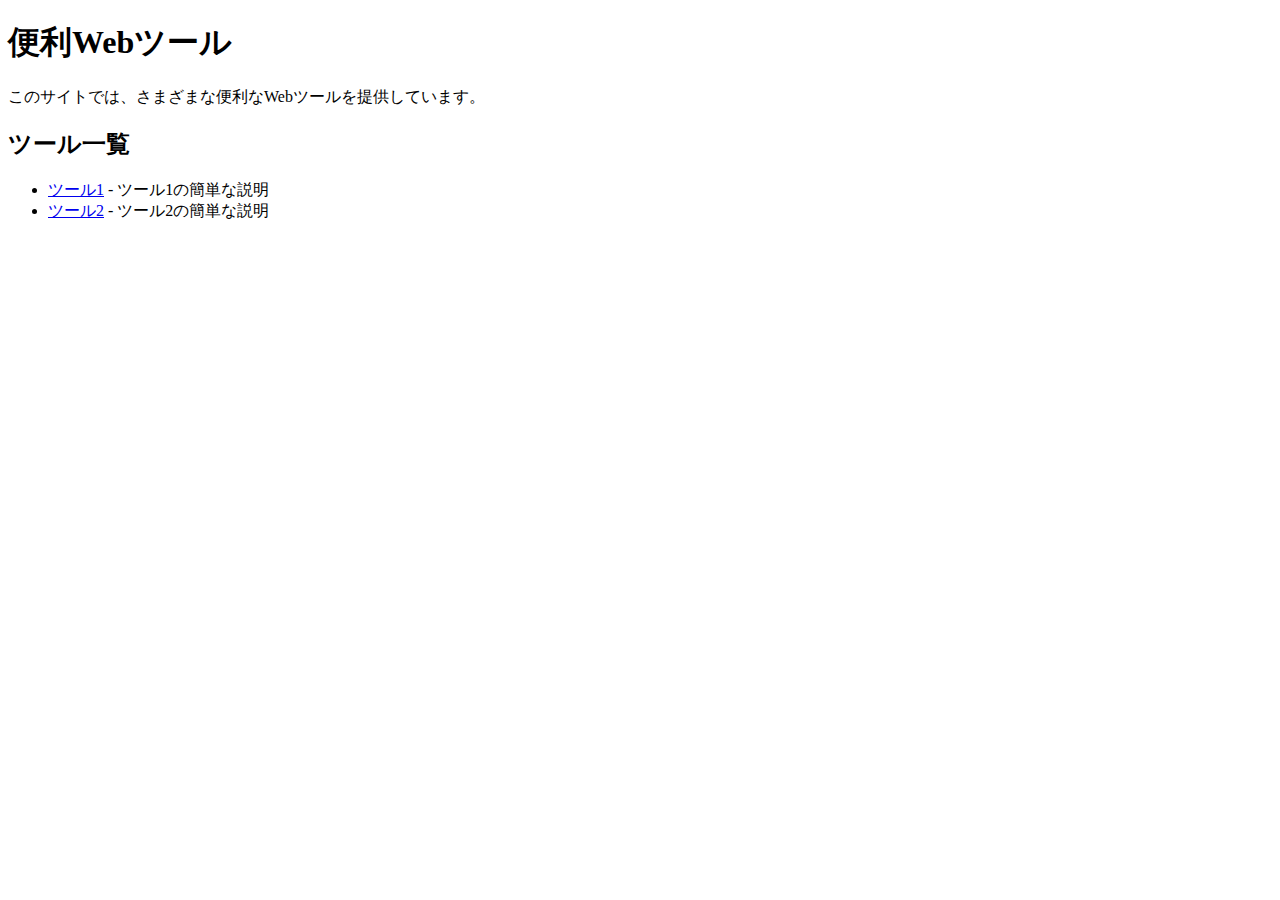
==== index.html @ 3e795806 "Update link to BossMail Tool" ====
<!-- home/index.html -->
<!DOCTYPE html>
<html lang="ja">
<head>
  <meta charset="UTF-8">
  <meta name="viewport" content="width=device-width, initial-scale=1.0">
  <title>便利Webツール</title>
</head>
<body>
  <h1>便利Webツール</h1>
  <p>このサイトでは、さまざまな便利なWebツールを提供しています。</p>
  
  <h2>ツール一覧</h2>
  <ul>
    <li><a href="/home/bossmail/">ツール1</a> - ツール1の簡単な説明</li>
    <li><a href="/home/tool2/">ツール2</a> - ツール2の簡単な説明</li>
    <!-- 他のツールのリンクをここに追加 -->
  </ul>
</body>
</html>
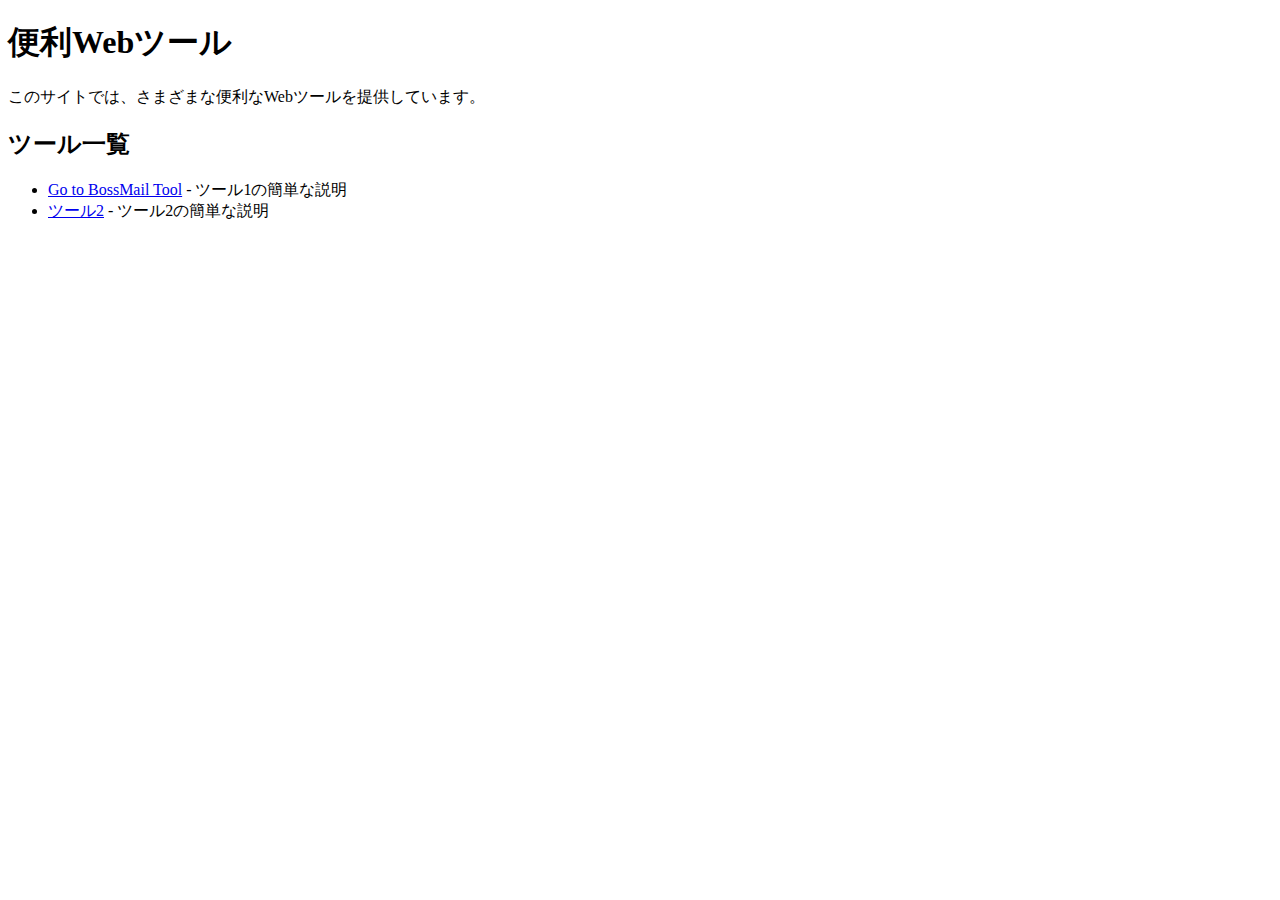
==== commit 16d1d742: "Update link to BossMail Tool" ====
--- a/index.html
+++ b/index.html
@@ -12,7 +12,7 @@
   
   <h2>ツール一覧</h2>
   <ul>
-    <li><a href="/home/bossmail/">ツール1</a> - ツール1の簡単な説明</li>
+    <li><a href="bossmail/">Go to BossMail Tool</a> - ツール1の簡単な説明</li>
     <li><a href="/home/tool2/">ツール2</a> - ツール2の簡単な説明</li>
     <!-- 他のツールのリンクをここに追加 -->
   </ul>
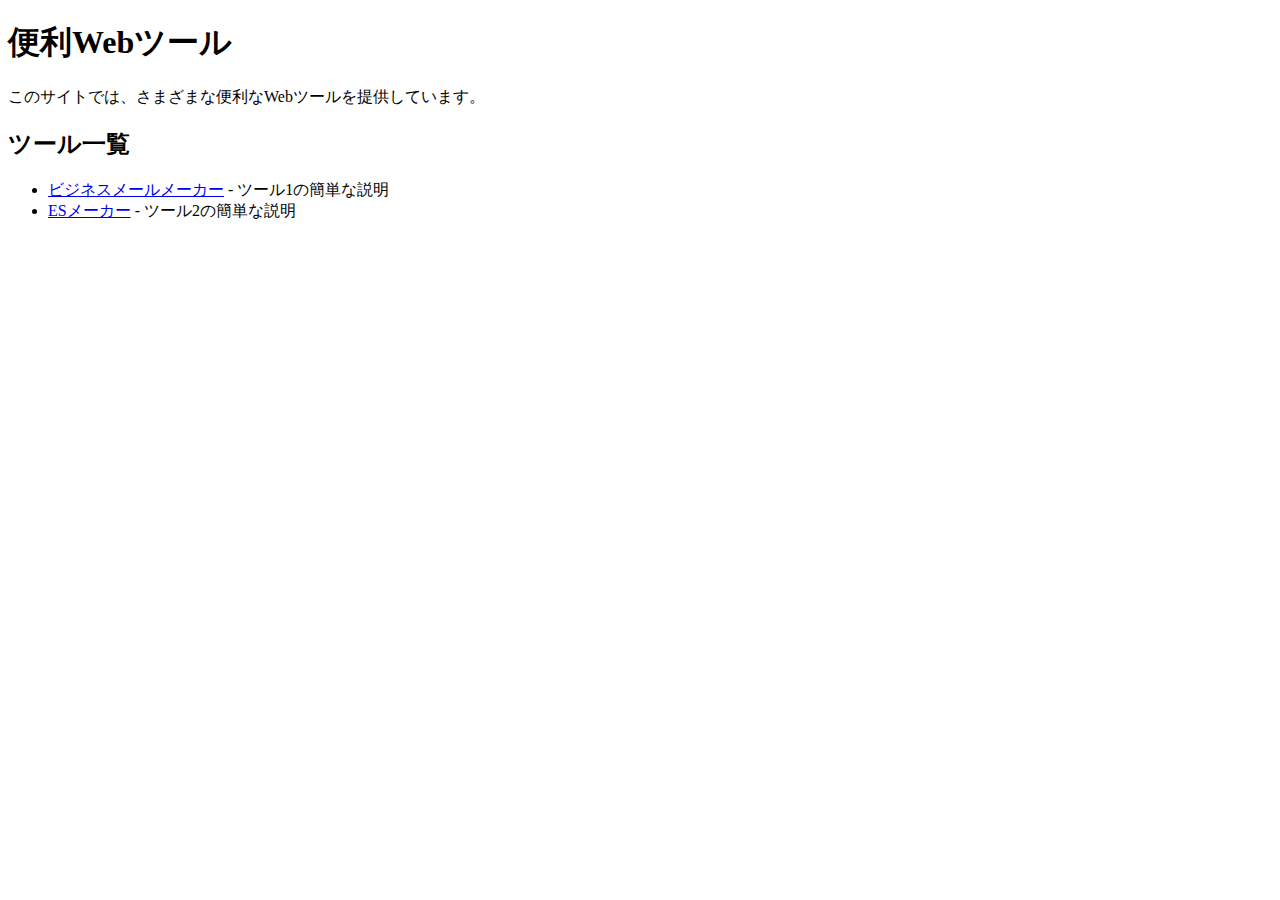
==== commit b3476478: "リンクを変更しました、contenを変更しました" ====
--- a/index.html
+++ b/index.html
@@ -12,8 +12,8 @@
   
   <h2>ツール一覧</h2>
   <ul>
-    <li><a href="bossmail/">Go to BossMail Tool</a> - ツール1の簡単な説明</li>
-    <li><a href="/home/tool2/">ツール2</a> - ツール2の簡単な説明</li>
+    <li><a href="bossmail/">ビジネスメールメーカー</a> - ツール1の簡単な説明</li>
+    <li><a href="/EScreater">ESメーカー</a> - ツール2の簡単な説明</li>
     <!-- 他のツールのリンクをここに追加 -->
   </ul>
 </body>
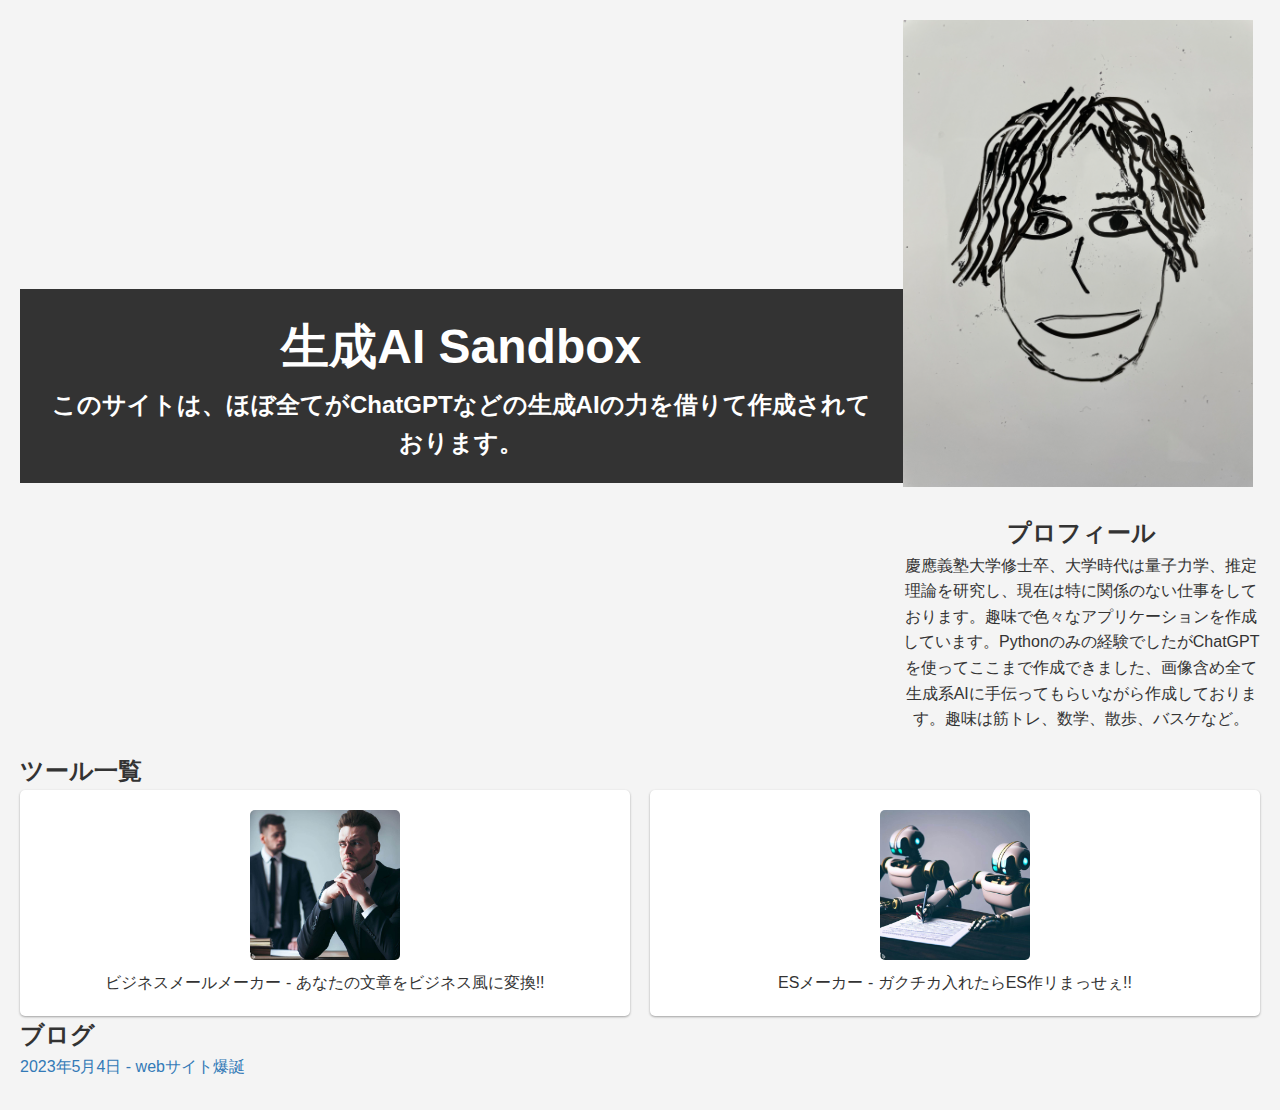
==== commit 6bbc2fad: "体裁を整えた" ====
--- a/index.html
+++ b/index.html
@@ -4,17 +4,53 @@
 <head>
   <meta charset="UTF-8">
   <meta name="viewport" content="width=device-width, initial-scale=1.0">
-  <title>便利Webツール</title>
+  <title>生成AI Sandbox</title>
+  <link rel="stylesheet" href="style.css">
 </head>
 <body>
-  <h1>便利Webツール</h1>
-  <p>このサイトでは、さまざまな便利なWebツールを提供しています。</p>
-  
+  <!-- ヘッダーとプロフィール欄を包むdivを追加 -->
+  <div class="header-container">
+    <header>
+      <h1>生成AI Sandbox</h1>
+      <p>このサイトは、ほぼ全てがChatGPTなどの生成AIの力を借りて作成されております。</p>
+    </header>
+    <!-- プロフィール欄 -->
+    <section class="profile">
+      <div class="profile-image">
+        <img src="IMG_1594.jpg" alt="プロフィール画像">
+      </div>
+      <div class="profile-info">
+        <h2>プロフィール</h2>
+        <p>慶應義塾大学修士卒、大学時代は量子力学、推定理論を研究し、現在は特に関係のない仕事をしております。趣味で色々なアプリケーションを作成しています。Pythonのみの経験でしたがChatGPTを使ってここまで作成できました、画像含め全て生成系AIに手伝ってもらいながら作成しております。趣味は筋トレ、数学、散歩、バスケなど。</p>
+        <div class="sns-links">
+          <a href="https://twitter.com/username" target="_blank" rel="noopener noreferrer"><i class="fab fa-twitter"></i></a>
+          <a href="https://www.facebook.com/username" target="_blank" rel="noopener noreferrer"><i class="fab fa-facebook-f"></i></a>
+          <a href="https://www.linkedin.com/in/username" target="_blank" rel="noopener noreferrer"><i class="fab fa-linkedin-in"></i></a>
+          <!-- 他のSNSリンクを追加 -->
+        </div>
+      </div>
+    </section>
+  </div>
   <h2>ツール一覧</h2>
-  <ul>
-    <li><a href="bossmail/">ビジネスメールメーカー</a> - ツール1の簡単な説明</li>
-    <li><a href="/EScreater">ESメーカー</a> - ツール2の簡単な説明</li>
+  <ul class="tool-list">
+    <li>
+      <a href="bossmail/">
+        <img src="bossmail_image.jpg" alt="ツール1の画像">
+        <span>ビジネスメールメーカー - あなたの文章をビジネス風に変換!!</span>
+      </a>
+    </li>
+    <li>
+      <a href="ESCreater/">
+        <img src="ESCreater_image.jpg" alt="ツール2の画像">
+        <span>ESメーカー - ガクチカ入れたらES作リまっせぇ!!</span>
+      </a>
+    </li>
     <!-- 他のツールのリンクをここに追加 -->
+  </ul>
+  <h2>ブログ</h2>
+  <ul class="blog-list">
+    <li><a href="blog/20230504.html">2023年5月4日 - webサイト爆誕</a></li>
+    <!-- 他のブログ記事のリンクをここに追加 -->
   </ul>
 </body>
 </html>
--- a/style.css
+++ b/style.css
@@ -0,0 +1,202 @@
+/* styles.css */
+
+/* リセットCSS */
+* {
+    margin: 0;
+    padding: 0;
+    box-sizing: border-box;
+  }
+  
+  /* 基本設定 */
+  body {
+    font-family: "Arial", sans-serif;
+    line-height: 1.6;
+    background-color: #f4f4f4;
+    color: #333;
+    padding: 20px;
+  }
+  
+  /* コンテナ */
+  .container {
+    max-width: 1170px;
+    margin: 0 auto;
+    padding: 20px;
+  }
+  
+/* ヘッダーコンテナの追加 */
+.header-container {
+  display: flex;
+  justify-content: space-between;
+  align-items: center;
+}
+  /* ヘッダー */
+  header {
+    background-color: #333;
+    color: #ffffff;
+    padding: 20px;
+    text-align: center;
+    font-size: 24px;
+    font-weight: bold;  
+  }
+  header .profile { /* 追加 */
+    display: flex;
+    flex-direction: column;
+    align-items: center;
+    gap: 10px;
+  }
+  
+  /* ナビゲーションバー */
+  nav {
+    background-color: #444;
+    padding: 10px;
+    text-align: center;
+  }
+  
+  nav ul {
+    list-style: none;
+  }
+  
+  nav ul li {
+    display: inline;
+    margin-right: 10px;
+  }
+  
+  nav ul li a {
+    text-decoration: none;
+    color: #ffffff;
+    font-size: 18px;
+  }
+  
+  /* メインセクション */
+  main {
+    margin: 20px 0;
+  }
+  
+  /* フッター */
+  footer {
+    background-color: #333;
+    color: #ffffff;
+    text-align: center;
+    padding: 10px;
+    margin-top: 20px;
+  }
+  
+  /* リンクのスタイル */
+  a {
+    color: #3498db;
+    text-decoration: none;
+  }
+  
+  a:hover {
+    color: #2077b0;
+  }
+  /* styles.css の既存のコードはそのまま残します */
+
+/* ツール一覧のスタイル */
+.tool-list {
+  list-style: none;
+  display: flex;
+  flex-wrap: wrap;
+  gap: 20px;
+}
+
+.tool-list li {
+  flex: 1 0 240px;
+  background-color: #ffffff;
+  padding: 20px;
+  border-radius: 5px;
+  box-shadow: 0 1px 3px rgba(0, 0, 0, 0.12), 0 1px 2px rgba(0, 0, 0, 0.24);
+  transition: all 0.3s cubic-bezier(0.25, 0.8, 0.25, 1);
+}
+
+.tool-list li:hover {
+  box-shadow: 0 14px 28px rgba(0, 0, 0, 0.25), 0 10px 10px rgba(0, 0, 0, 0.22);
+}
+
+.tool-list li a {
+  display: flex;
+  flex-direction: column;
+  align-items: center;
+  text-align: center;
+  text-decoration: none;
+  color: #333;
+}
+
+.tool-list li img {
+  width: 150px;
+  height: 150px;
+  object-fit: cover;
+  border-radius: 5px;
+  margin-bottom: 10px;
+}
+
+.tool-list li span {
+  font-size: 16px;
+}
+/* styles.css の既存のコードはそのまま残します */
+
+/* プロフィール欄のスタイル */
+.profile {
+  display: flex;
+  flex-wrap: wrap;
+  text-align: center;
+  gap: 20px;
+  margin-bottom: 20px;
+  width: 400px;
+}
+
+.profile-image {
+  text-align: center;
+  flex: 1;
+  min-width: 300px;
+  max-width: 350px;
+}
+
+.profile-image img {
+  width: 100%;
+  height: auto;
+  object-fit: cover;
+}
+
+.profile-info {
+  flex: 2;
+  min-width: 300px;
+  max-width: 500px;
+}
+
+.sns-links {
+  display: flex;
+  gap: 10px;
+}
+
+.sns-links a {
+  color: #333;
+  font-size: 24px;
+}
+
+.sns-links a:hover {
+  color: #666;
+  transition: color 0.3s;
+}
+/* 既存のスタイルをそのまま使用 */
+/* (プロフィール欄やツール一覧のスタイルなど) */
+
+/* ブログリストスタイルの追加 */
+.blog-list {
+  list-style-type: none;
+  padding: 0;
+  margin: 0;
+}
+
+.blog-list li {
+  margin-bottom: 10px;
+}
+
+.blog-list a {
+  color: #337ab7;
+  text-decoration: none;
+}
+
+.blog-list a:hover {
+  text-decoration: underline;
+}
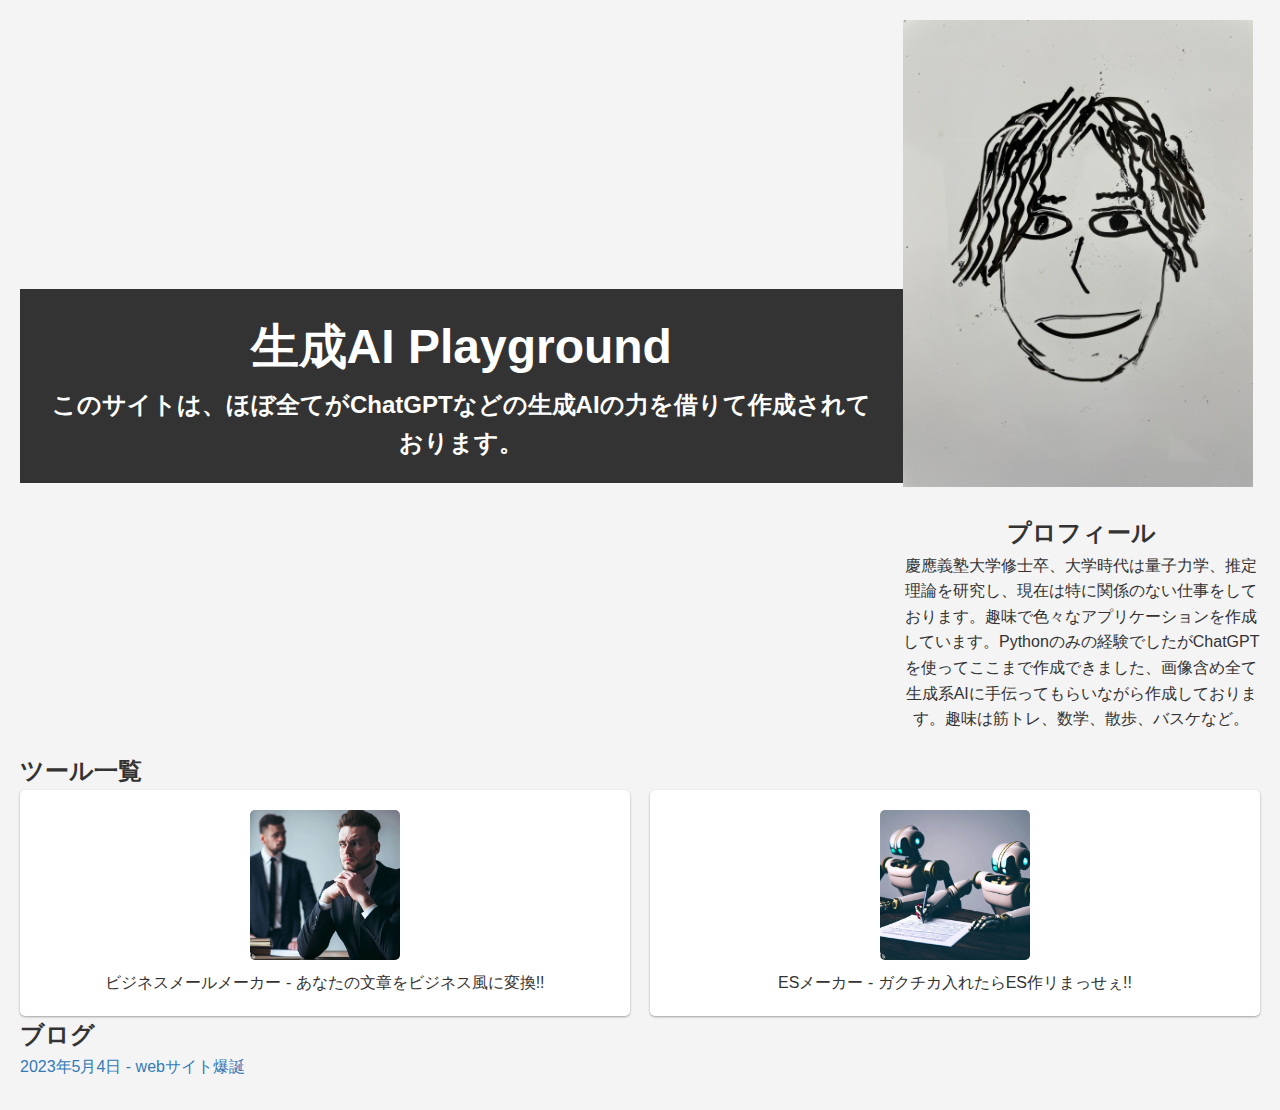
==== commit f77db91f: "titleheaderの修正" ====
--- a/index.html
+++ b/index.html
@@ -2,16 +2,18 @@
 <!DOCTYPE html>
 <html lang="ja">
 <head>
+  <script async src="https://pagead2.googlesyndication.com/pagead/js/adsbygoogle.js?client=ca-pub-7457878499427847"
+     crossorigin="anonymous"></script>
   <meta charset="UTF-8">
   <meta name="viewport" content="width=device-width, initial-scale=1.0">
-  <title>生成AI Sandbox</title>
+  <title>生成AI Playground</title>
   <link rel="stylesheet" href="style.css">
 </head>
 <body>
   <!-- ヘッダーとプロフィール欄を包むdivを追加 -->
   <div class="header-container">
     <header>
-      <h1>生成AI Sandbox</h1>
+      <h1>生成AI Playground</h1>
       <p>このサイトは、ほぼ全てがChatGPTなどの生成AIの力を借りて作成されております。</p>
     </header>
     <!-- プロフィール欄 -->
